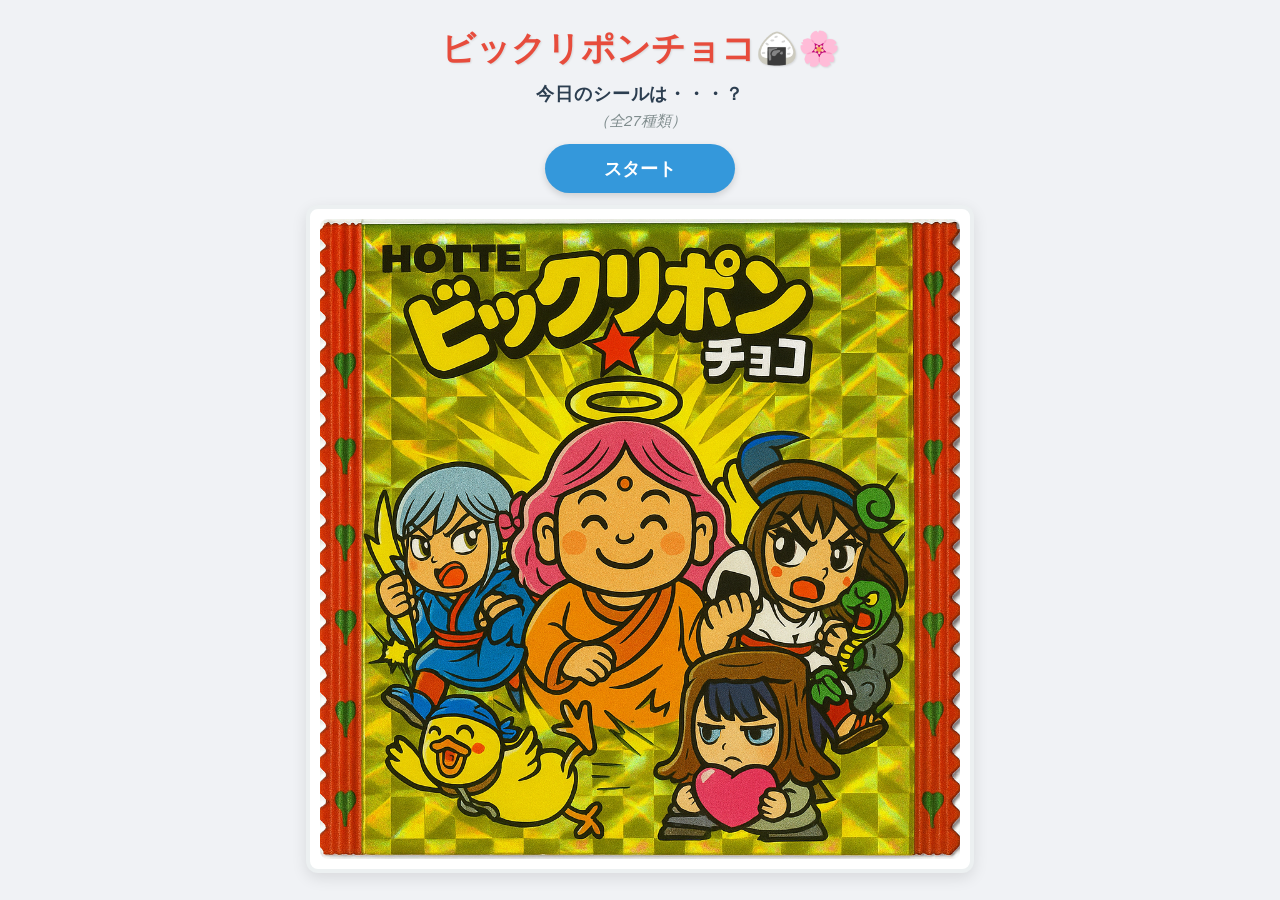
==== index.html @ 2ebc79f5 "deploy: b6fd80ebb593c3892d4e1184f20961f334c1d62f" ====
<!DOCTYPE html>
<html lang="ja">
<head>
    <meta charset="UTF-8">
    <meta name="viewport" content="width=device-width, initial-scale=1.0">
    <title>ビックリポンチョコ🍙🌸</title>
    <link rel="stylesheet" href="style.css">

    <!-- OGP設定ここから -->
    <meta property="og:title" content="ビックリポンチョコ🍙🌸">
    <meta property="og:description" content="今日のビックリポンチョコのシールは何かな？">
    <!-- ↓ ここに images/package.png を指定します -->
    <meta property="og:image" content="https://kouchang.github.io/bikkuri-pon-choco/images/package.png">
    <meta property="og:url" content="https://kouchang.github.io/bikkuri-pon-choco/">
    <meta property="og:type" content="website">
    <meta name="twitter:card" content="summary_large_image">
    <!-- OGP設定ここまで -->

</head>
<body>
    <!-- App Version: b6fd80e -->
    <h1>ビックリポンチョコ🍙🌸</h1>
    <p>今日のシールは・・・？</p>
    <a href="rarity.html" id="image-count-display"></a> <!-- pタグをaタグに変更し、href属性を追加 -->
    <button id="action-button">スタート</button>
    <div id="image-container">
        <img id="random-image" src="" alt="ランダムに表示される画像">
    </div>
    <script src="image-data.js"></script> <!-- この行を追加 -->
    <script src="script.js"></script>
</body>
</html>
---- style.css ----
body {
    font-family: 'Helvetica Neue', Arial, sans-serif;
    background-color: #f0f2f5; /* 少し明るい背景色に変更 */
    color: #333;
    margin: 0;
    padding: 10px;
    text-align: center;
    display: flex;
    flex-direction: column;
    align-items: center;
    justify-content: center;
    height: 100vh;
    overflow: hidden;
    box-sizing: border-box;
}

h1 {
    color: #e74c3c; /* 少し鮮やかな赤に変更 */
    margin-top: 0;
    margin-bottom: 8px; /* 少し調整 */
    font-size: 2.1em; /* 少し大きく */
    font-weight: bold;
    text-shadow: 1px 1px 2px rgba(0,0,0,0.1); /* 軽いテキストシャドウ */
}

p { /* 「今日のシールは・・・？」のスタイル */
    font-size: 1.15em; /* 少し大きく */
    color: #2c3e50; /* 濃いめの青灰色 */
    font-weight: 600; /* 少し太く */
    line-height: 1.5;
    margin-top: 0;
    margin-bottom: 4px; /* 下マージンを調整 */
    letter-spacing: 0.05em; /* 文字間隔を少し広げる */
}

#image-count-display { /* 「（全x種類）」のスタイル - リンクになってもスタイルを維持 */
    font-size: 0.95em;
    color: #7f8c8d;   /* 落ち着いたグレー */
    font-style: italic;
    margin-top: 0;
    margin-bottom: 12px;
    text-decoration: none; /* リンクの下線を消す場合 */
}
#image-count-display:hover {
    text-decoration: underline; /* ホバー時に下線を表示する場合 */
    color: #5a6268; /* ホバー時の色を少し濃くする場合 */
}

#action-button {
    display: block;
    margin: 0 auto 12px auto; /* 下マージンを少し調整 */
    padding: 12px 28px; /* パディングを少し大きく */
    font-size: 1.15em;
    font-weight: bold;
    color: white;
    background-color: #3498db; /* 明るい青に変更 */
    border: none;
    border-radius: 25px; /* より丸みのある角 */
    cursor: pointer;
    transition: background-color 0.2s ease-out, transform 0.1s ease;
    min-width: 190px;
    box-shadow: 0 3px 7px rgba(0,0,0,0.15);
}

#action-button:hover {
    background-color: #2980b9; /* ホバー時の色を少し濃く */
    transform: translateY(-1px); /* ホバー時に少し浮き上がる */
}

#action-button:disabled {
    background-color: #bdc3c7; /* 無効時の色を調整 */
    color: #7f8c8d;
    cursor: not-allowed;
    box-shadow: none;
    transform: translateY(0);
}

#image-container {
    margin-top: 0;
    margin-bottom: 0;
    border: 4px solid #ecf0f1; /* 枠線の色を調整 */
    border-radius: 12px; /* 角丸を少し大きく */
    box-shadow: 0 5px 15px rgba(0, 0, 0, 0.1);
    background-color: #ffffff;
    padding: 10px; /* パディングを少し大きく */
    max-width: 85%; /* 最大幅を少し調整 */
    display: inline-block;
}

#random-image {
    max-width: 100%;
    display: block;
    border-radius: 8px; /* 画像の角丸も調整 */
    /* テキスト要素のスタイル変更とマージン変更を考慮して調整 */
    max-height: calc(100vh - 260px); /* XXXpxの値を調整 (PC用) */
    object-fit: contain;
}

@media (max-width: 600px) {
    h1 {
        font-size: 1.9em;
        margin-bottom: 6px;
    }
    p {
        font-size: 1.05em;
        margin-bottom: 3px;
    }
    #image-count-display {
        font-size: 0.9em;
        margin-bottom: 10px;
    }
    #action-button {
        padding: 10px 22px;
        font-size: 1.05em;
        min-width: 160px;
        margin-bottom: 10px;
    }
    #image-container {
        padding: 8px;
        border-width: 3px;
    }
    #random-image {
        /* スマホ向けに再調整 */
        max-height: calc(100vh - 230px); /* XXXpxの値を調整 (スマホ用) */
    }
}

/* 画像決定時の背景エフェクト用クラス */
body.image-decided-effect {
    background-image: radial-gradient(circle, #fff5e6, #ffe6f0); /* 淡いオレンジ系と淡いピンク系に変更 */
    transition: background-image 0.5s ease-in-out;
}
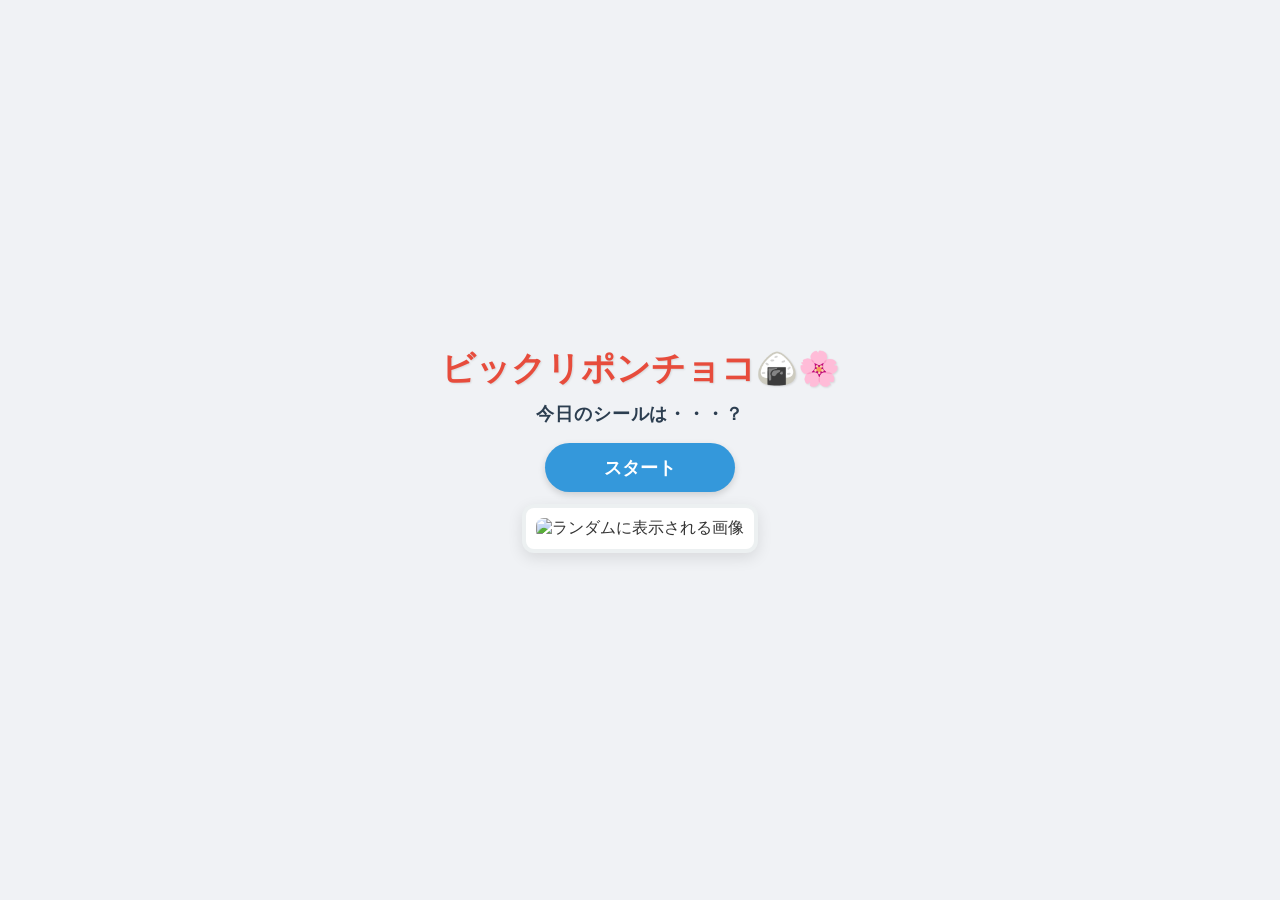
==== commit ab43508c: "deploy: 889962a6f504256eb4c92a7ce9d0b92fa67ea8d5" ====
--- a/index.html
+++ b/index.html
@@ -18,7 +18,7 @@
 
 </head>
 <body>
-    <!-- App Version: b6fd80e -->
+    <!-- App Version: 889962a -->
     <h1>ビックリポンチョコ🍙🌸</h1>
     <p>今日のシールは・・・？</p>
     <a href="rarity.html" id="image-count-display"></a> <!-- pタグをaタグに変更し、href属性を追加 -->
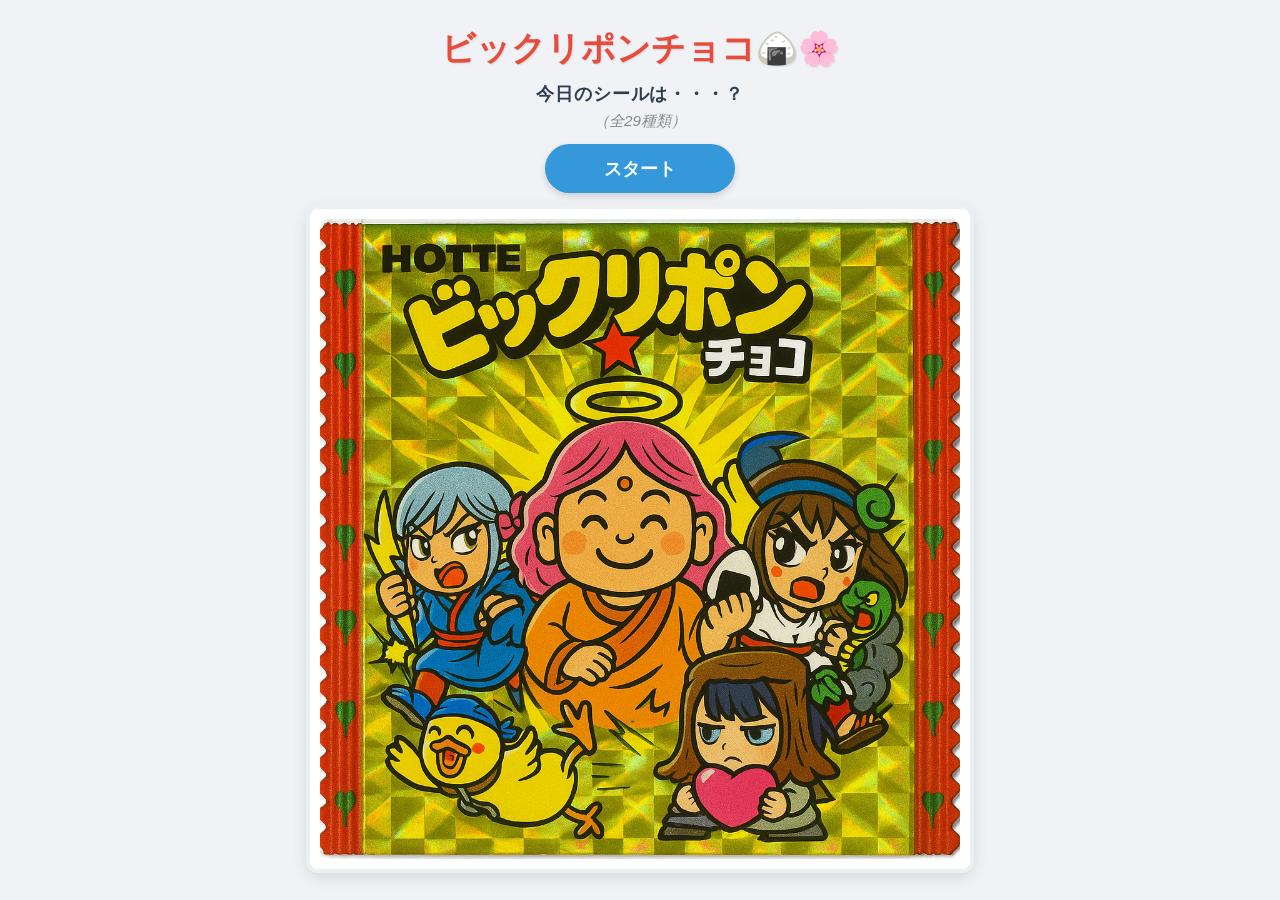
==== commit b0568377: "deploy: 5f945ceb5490717df02bcf68f791143caf5cadbb" ====
--- a/index.html
+++ b/index.html
@@ -18,7 +18,7 @@
 
 </head>
 <body>
-    <!-- App Version: 889962a -->
+    <!-- App Version: 5f945ce -->
     <h1>ビックリポンチョコ🍙🌸</h1>
     <p>今日のシールは・・・？</p>
     <a href="rarity.html" id="image-count-display"></a> <!-- pタグをaタグに変更し、href属性を追加 -->
